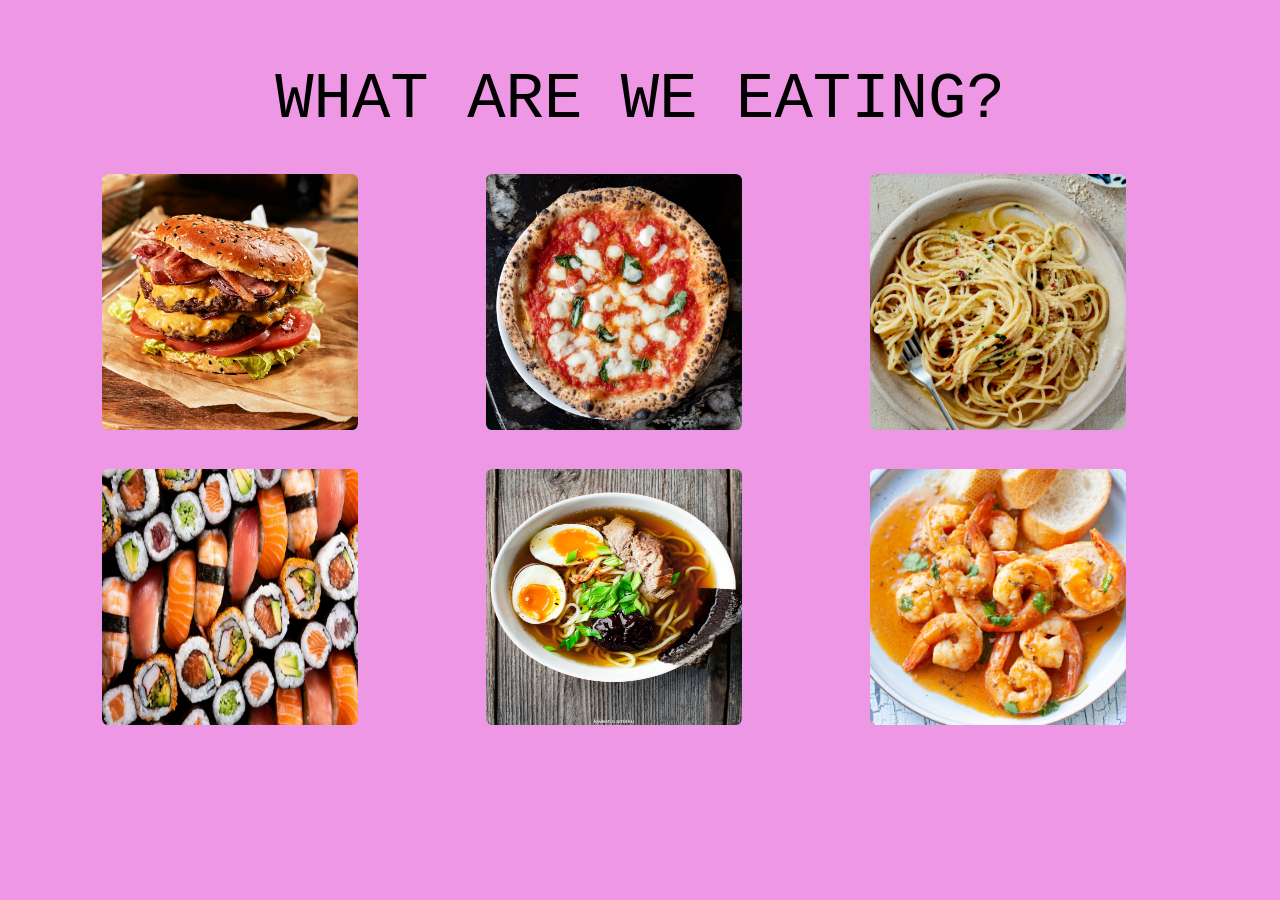
==== val3.html @ ed7ca61b "first commit" ====
<!DOCTYPE html>
<html lang="en">
<head>
  <meta charset="UTF-8">
  <meta name="viewport" content="width=device-width, initial-scale=1.0">
  <link rel="stylesheet" href="val.css">
  <title>Valentines</title>
</head>

<body>
    <div class="container">
    <div class="question">
        <p>WHAT ARE WE EATING?</p>
    </div>
    <div class="picturesgallery">
        <a href="val4.html"><img src="burger.jpeg" alt="burger" class="pictures"></a> 
        <a href="val4.html"><img src="pizza.jpeg" alt="pizza" class="pictures"></a>
        <a href="val4.html"><img src="pasta.webp" alt="pasta" class="pictures"></a>
        <a href="val4.html"><img src="sushi.jpeg" alt="sushi" class="pictures"></a>
        <a href="val4.html"><img src="ramen.jpeg" alt="ramen" class="pictures"></a>
        <a href="val4.html"><img src="krewetki.jpeg" alt="krewetki" class="pictures"></a>
    </div>
    </div>
</body>
</html>
---- val.css ----
body {
    font-family: courier;
    margin: 0;
    padding: 0;
    background-color: #ee97e5;
  }
  .container {
    width: 90%;
    margin: auto;
    padding: 5%;
    background-color: #ee97e5;
    border-radius: 0vw;
    text-align: center;
  }
  .question {
    font-size: 5vw;
    margin-top: -5vw;
    margin-bottom: 0vw;
  }
  .question1 {
    font-size: 5vw;
    margin-top: -5vw;
    margin-bottom: 0vw;
  }
  .pf {
    font-size: 5vw;
    margin-top: -5vw;
    margin-bottom: -3vw;
  }
  .limotext {
    font-size: 2vw;
    margin-top: 0vw;
    margin-bottom: -1vw;
  }
  .answers {
    display: flex;
    flex-direction: row;
    justify-content: center;
    margin-top: -5vw;
    margin-bottom: 1vw;
  }
  .answer-btn {
    padding: 2vw 1vw;
    margin: 2vw;
    background-color: #fff;
    color: #ee97e5;
    font-size: 2vw;
    text-decoration: none;
    border: none;
    cursor: pointer;
    border-radius: 2vw;
    width: 40%;
    max-width: 20vw;
  }
  .answer-btn:hover {
    opacity: 90%;
    background-color: #f4f4f4;
  }
  .limo-img {
    max-width: 70%;
    height: auto;
    display: block;
    margin: auto;
    border-radius: 1vw;
  }
  .jamnik-img {
    max-width: 70%;
    height: auto;
    display: block;
    margin: auto;
    border-radius: 1vw;
  }
  .buttons {
    display: flex;
    flex-direction: row;
    justify-content: center;
    margin-top: -4vw;
    margin-bottom: 1vw;
  }
  .buttons-btn {
    padding: 1vw 1vw;
    margin: 2vw;
    background-color: #fff;
    color: #ee97e5;
    font-size: 2vw;
    text-decoration: none;
    border: none;
    cursor: pointer;
    border-radius: 2vw;
    width: 40%;
    max-width: 15vw;
  }
  .buttons-btn:hover {
    opacity: 90%;
    background-color: #f4f4f4;
  }
  .picturesgallery
{
    margin-top: -5vw;
    display:grid; 
    grid-template-columns: repeat(3,1fr);
}

.pictures
{
    float: left;
    height: 20vw;
    width: 20vw;
    margin-top: 10%;
    margin-left: 10%;
    border-radius: 0.5vw;
}
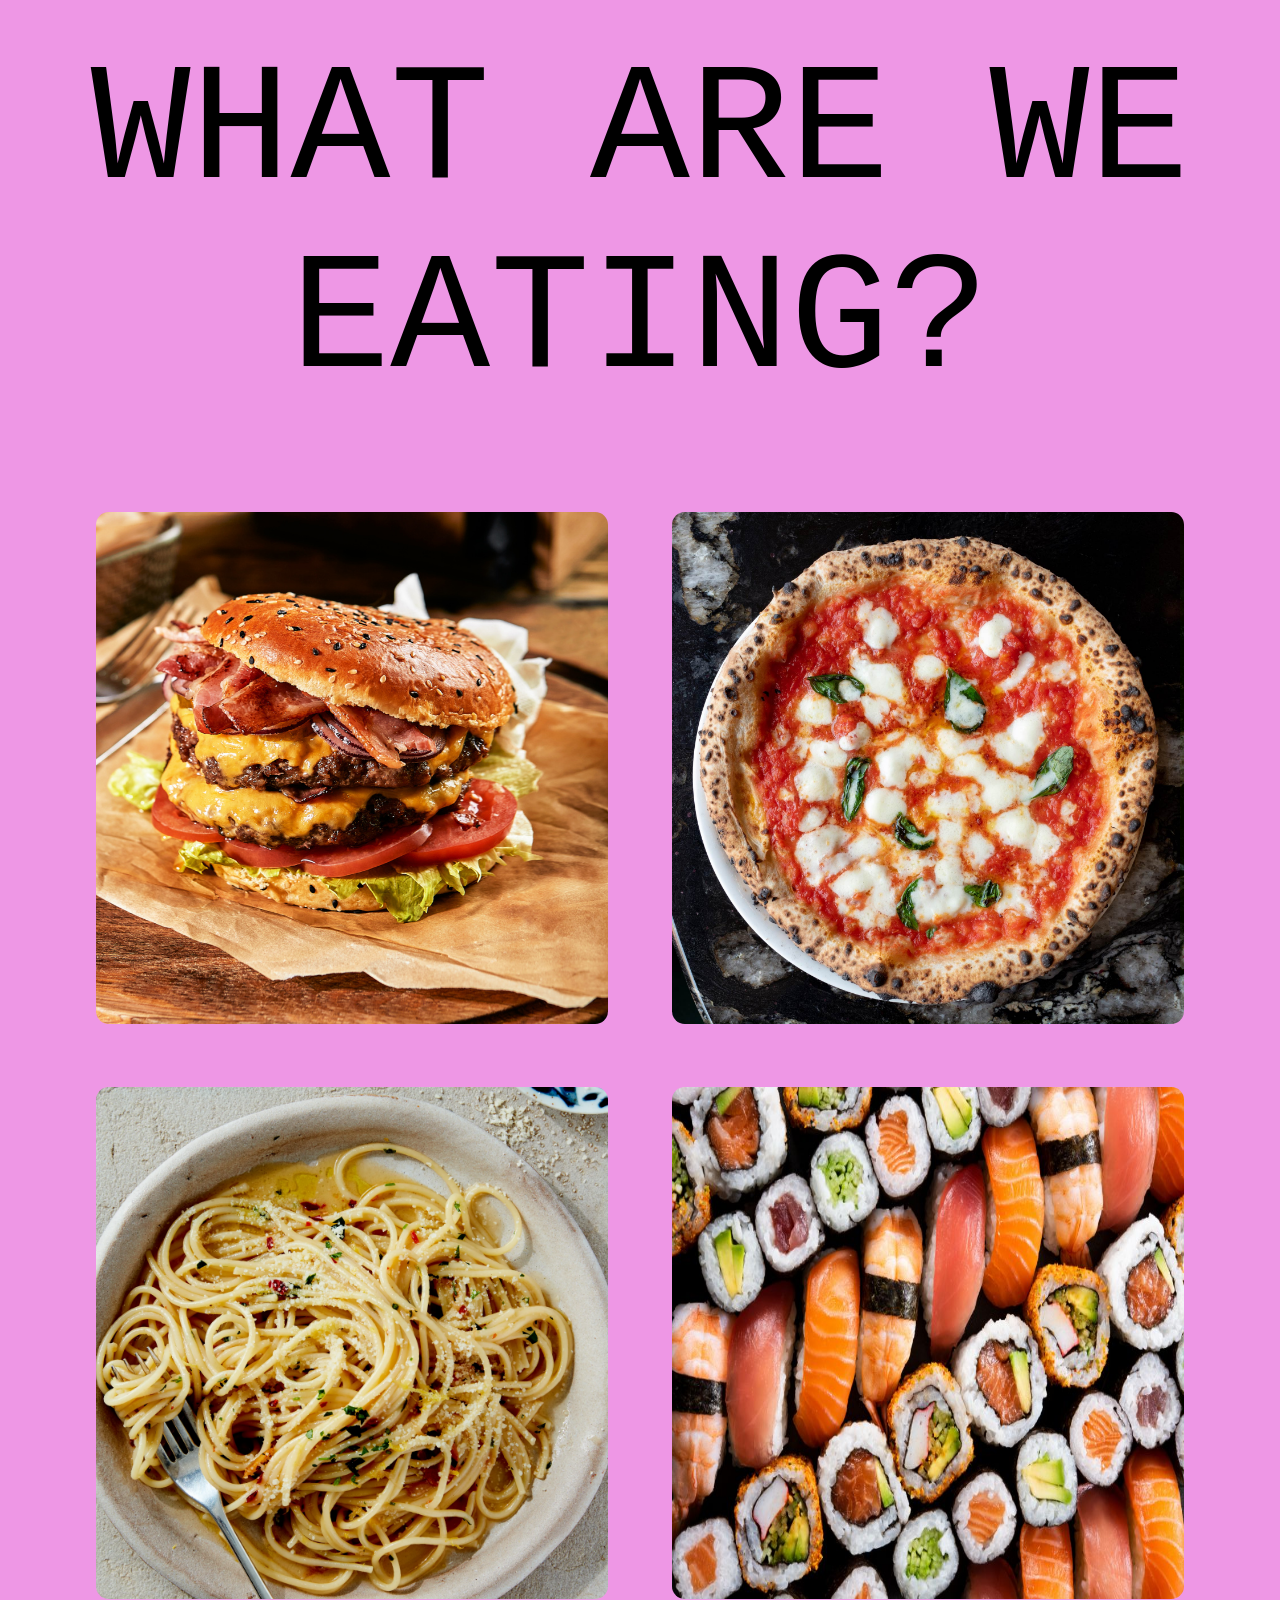
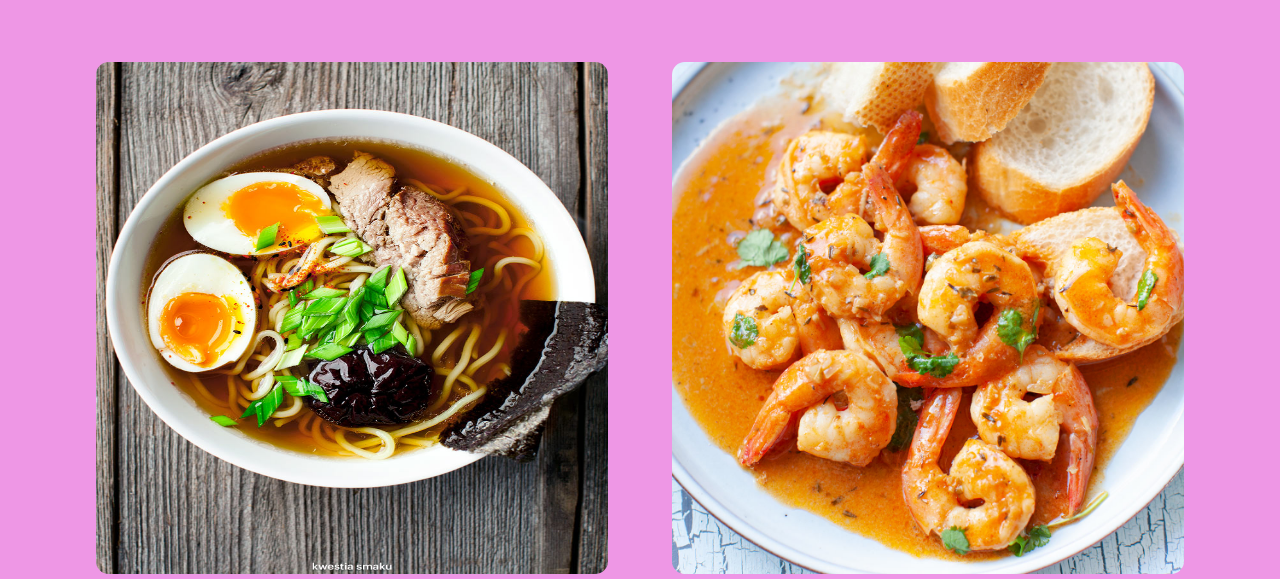
==== commit b16900ec: "Update val3.html" ====
--- a/val3.html
+++ b/val3.html
@@ -9,7 +9,7 @@
 
 <body>
     <div class="container">
-    <div class="question">
+    <div class="question2">
         <p>WHAT ARE WE EATING?</p>
     </div>
     <div class="picturesgallery">
@@ -22,4 +22,4 @@
     </div>
     </div>
 </body>
-</html>+</html>
--- a/val.css
+++ b/val.css
@@ -13,24 +13,29 @@
     text-align: center;
   }
   .question {
-    font-size: 5vw;
+    font-size: 15vw;
     margin-top: -5vw;
     margin-bottom: 0vw;
   }
   .question1 {
-    font-size: 5vw;
-    margin-top: -5vw;
+    font-size: 10vw;
+    margin-top: -10vw;
     margin-bottom: 0vw;
   }
+  .question2 {
+    font-size: 13vw;
+    margin-top: -15vw;
+    margin-bottom: -10vw;
+  }
   .pf {
-    font-size: 5vw;
+    font-size: 12vw;
     margin-top: -5vw;
-    margin-bottom: -3vw;
+    margin-bottom: -2vw;
   }
   .limotext {
-    font-size: 2vw;
+    font-size: 7vw;
     margin-top: 0vw;
-    margin-bottom: -1vw;
+    margin-bottom: 0vw;
   }
   .answers {
     display: flex;
@@ -40,31 +45,32 @@
     margin-bottom: 1vw;
   }
   .answer-btn {
-    padding: 2vw 1vw;
+    padding: 3vw 1vw;
     margin: 2vw;
     background-color: #fff;
     color: #ee97e5;
-    font-size: 2vw;
+    font-size: 10vw;
     text-decoration: none;
     border: none;
     cursor: pointer;
-    border-radius: 2vw;
+    border-radius: 5vw;
     width: 40%;
-    max-width: 20vw;
+    max-width: 40vw;
+    margin-bottom: 10vw;
   }
   .answer-btn:hover {
     opacity: 90%;
     background-color: #f4f4f4;
   }
   .limo-img {
-    max-width: 70%;
+    max-width: 100%;
     height: auto;
     display: block;
     margin: auto;
     border-radius: 1vw;
   }
   .jamnik-img {
-    max-width: 70%;
+    max-width: 100%;
     height: auto;
     display: block;
     margin: auto;
@@ -98,16 +104,15 @@
 {
     margin-top: -5vw;
     display:grid; 
-    grid-template-columns: repeat(3,1fr);
+    grid-template-columns: repeat(2,1fr);
+    margin-bottom: -15vw;
 }
 
 .pictures
 {
-    float: left;
-    height: 20vw;
-    width: 20vw;
+    height: 40vw;
+    width: 40vw;
     margin-top: 10%;
-    margin-left: 10%;
-    border-radius: 0.5vw;
+    border-radius: 1vw;
 }
-  +  
